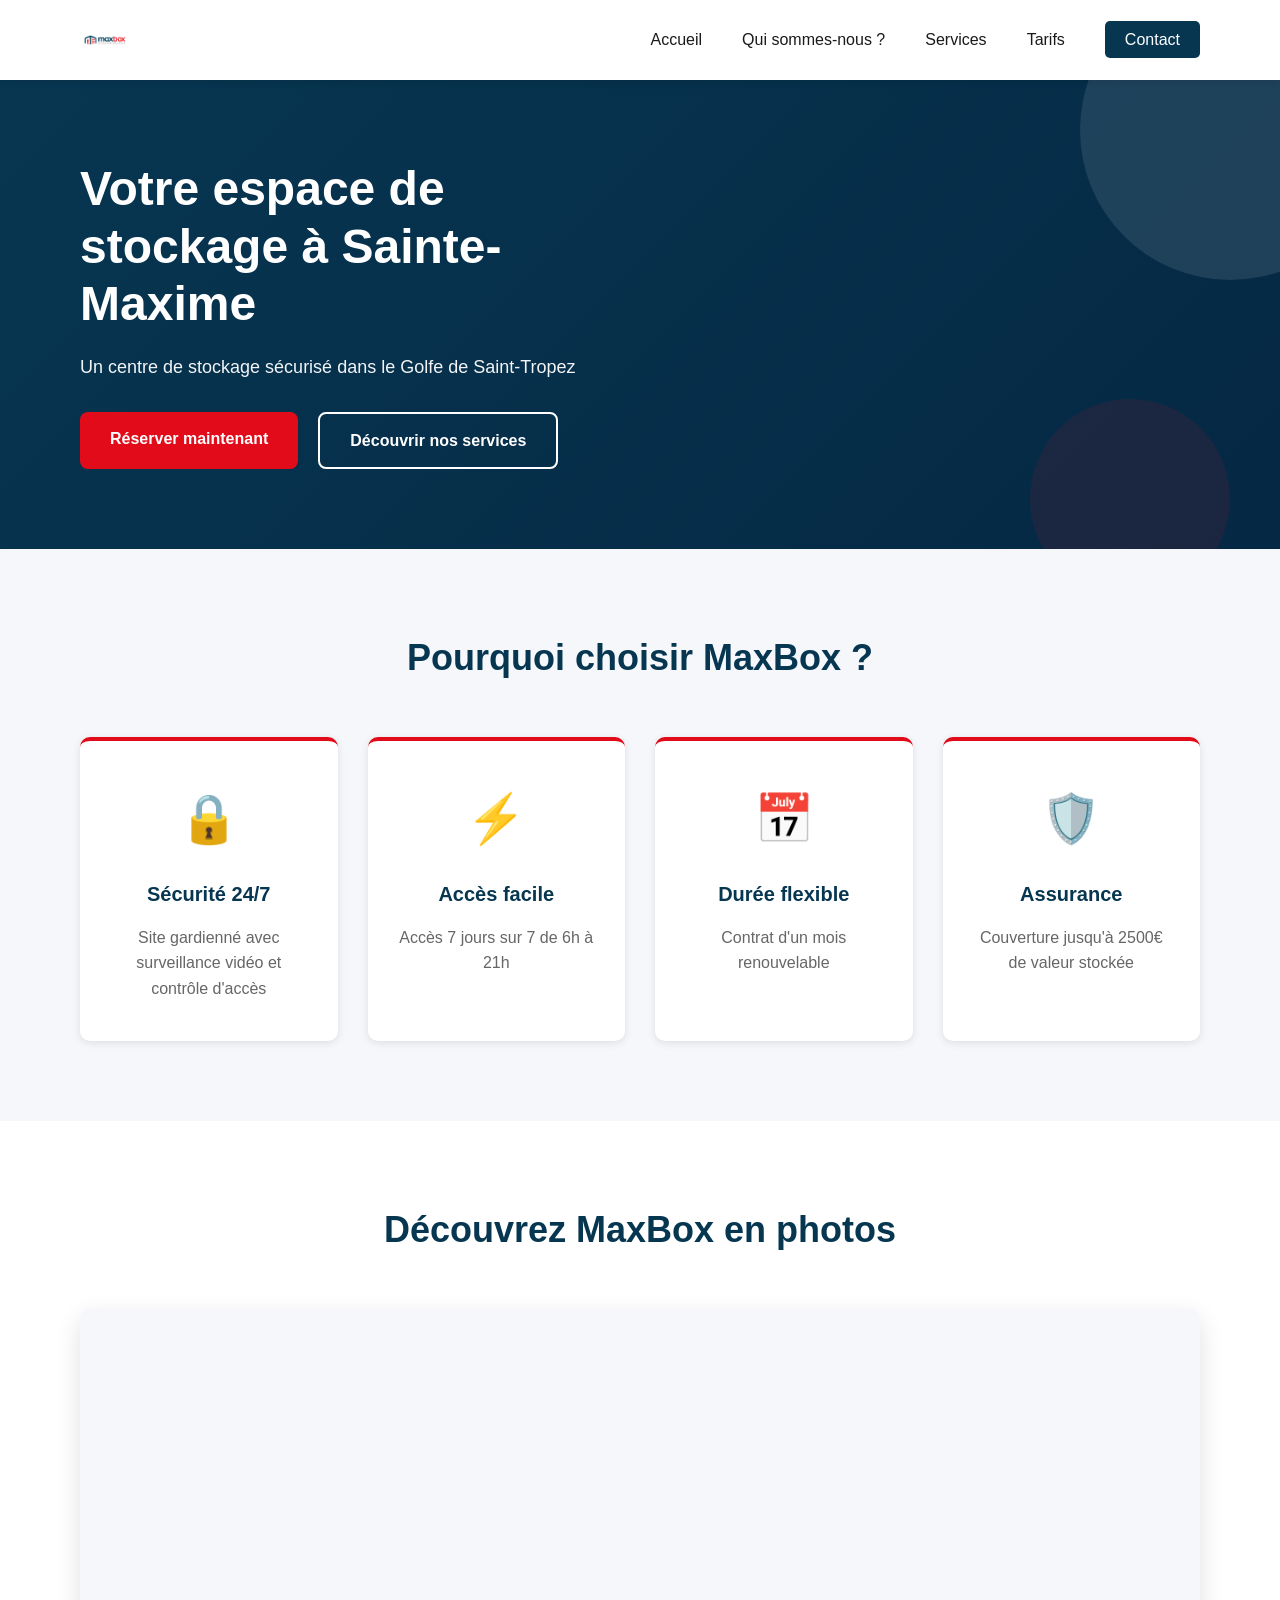
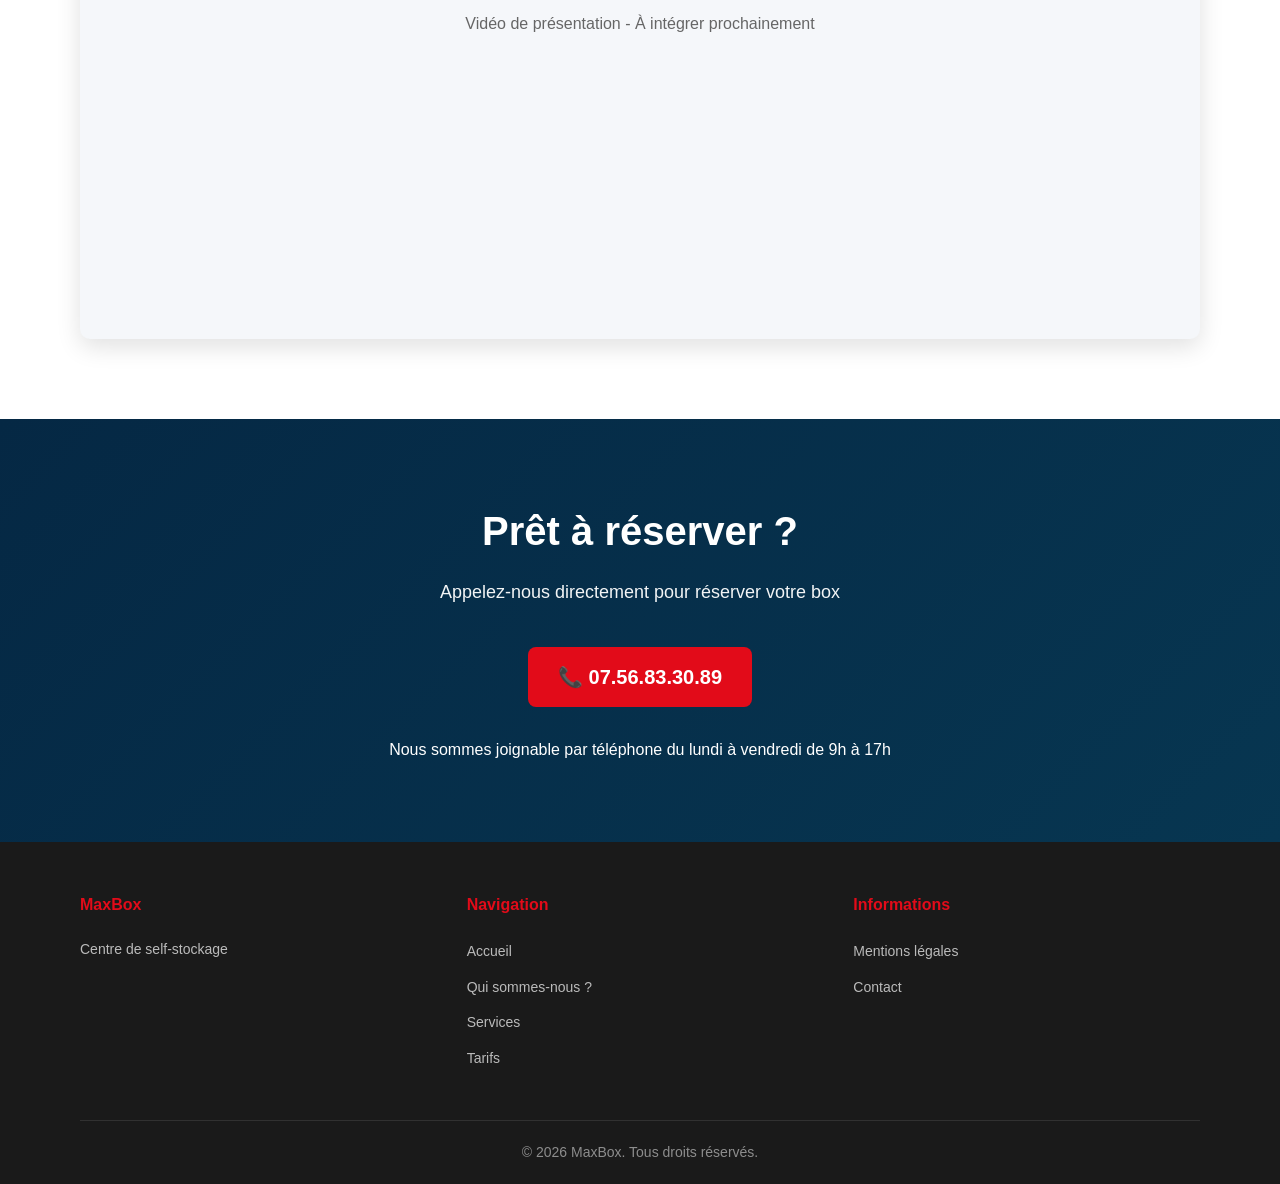
==== index.html @ ba674cf5 "Initial commit: MAXBOX website with updated services" ====
<!DOCTYPE html>
<html lang="fr">
<head>
    <meta charset="UTF-8">
    <meta name="viewport" content="width=device-width, initial-scale=1.0">
    <meta name="description" content="MAXBOX - Centre de self-stockage moderne et sécurisé. Réservez votre espace de stockage au 0756833089.">
    <meta name="keywords" content="self-stockage, stockage, box de stockage, entreposage, stockage sécurisé">
    <meta name="author" content="MAXBOX">
    <meta name="robots" content="index, follow">
    <meta property="og:title" content="MAXBOX - Centre de Self-Stockage">
    <meta property="og:description" content="Réservez votre espace de stockage sécurisé et climatisé">
    <meta property="og:type" content="website">
    <title>MaxBox - Self-Stockage | Réservez dès maintenant</title>
    <link rel="canonical" href="https://maxbox.fr/">
    <link rel="stylesheet" href="css/style.css">
    <link rel="stylesheet" href="css/responsive.css">
</head>
<body>
    <!-- Navigation -->
    <nav class="navbar">
        <div class="container">
            <div class="nav-wrapper">
                <a href="index.html" class="logo">
                    <img src="images/logo.png" alt="MAXBOX Logo" class="logo-img">
                </a>
                <ul class="nav-menu">
                    <li><a href="index.html" class="active">Accueil</a></li>
                    <li><a href="about.html">Qui sommes-nous ?</a></li>
                    <li><a href="services.html">Services</a></li>
                    <li><a href="pricing.html">Tarifs</a></li>
                    <li><a href="contact.html" class="cta-nav">Contact</a></li>
                </ul>
                <button class="mobile-toggle">
                    <span></span>
                    <span></span>
                    <span></span>
                </button>
            </div>
        </div>
    </nav>

    <!-- Hero Section -->
    <header class="hero">
        <div class="container">
            <div class="hero-content">
                <h2 class="hero-title">Votre espace de stockage à Sainte-Maxime</h2>
                <p class="hero-subtitle">Un centre de stockage sécurisé dans le Golfe de Saint-Tropez</p>
                <div class="hero-cta">
                    <a href="contact.html" class="btn btn-primary">Réserver maintenant</a>
                    <a href="services.html" class="btn btn-secondary">Découvrir nos services</a>
                </div>
            </div>
            <div class="hero-visual">
                <div class="shape shape-1"></div>
                <div class="shape shape-2"></div>
            </div>
        </div>
    </header>

    <!-- Features Section -->
    <section class="features">
        <div class="container">
            <h3 class="section-title">Pourquoi choisir MaxBox ?</h3>
            <div class="features-grid">
                <div class="feature-card">
                    <div class="feature-icon">🔒</div>
                    <h4>Sécurité 24/7</h4>
                    <p>Site gardienné avec surveillance vidéo et contrôle d'accès</p>
                </div>
                <div class="feature-card">
                    <div class="feature-icon">⚡</div>
                    <h4>Accès facile</h4>
                    <p>Accès 7 jours sur 7 de 6h à 21h</p>
                </div>
                <div class="feature-card">
                    <div class="feature-icon">📅</div>
                    <h4>Durée flexible</h4>
                    <p>Contrat d'un mois renouvelable</p>
                </div>
                <div class="feature-card">
                    <div class="feature-icon">🛡️</div>
                    <h4>Assurance</h4>
                    <p>Couverture jusqu'à 2500€ de valeur stockée</p>
                </div>
            </div>
        </div>
    </section>

    <!-- Video Section -->
    <section class="video-section">
        <div class="container">
            <h3 class="section-title">Découvrez MaxBox en photos</h3>
            <div class="video-container">
                <p class="video-placeholder">Vidéo de présentation - À intégrer prochainement</p>
            </div>
        </div>
    </section>

    <!-- CTA Section -->
    <section class="cta-section">
        <div class="container">
            <div class="cta-content">
                <h3>Prêt à réserver ?</h3>
                <p>Appelez-nous directement pour réserver votre box</p>
                <div class="cta-buttons">
                    <a href="tel:0756833089" class="btn btn-primary" style="font-size: 20px;">📞 07.56.83.30.89</a>
                    <div class="phone-info">
                        <p>Nous sommes joignable par téléphone du lundi à vendredi de 9h à 17h</p>
                    </div>
                </div>
            </div>
        </div>
    </section>

    <!-- Footer -->
    <footer class="footer">
        <div class="container">
            <div class="footer-content">
                <div class="footer-section">
                    <h5>MaxBox</h5>
                    <p>Centre de self-stockage</p>
                </div>
                <div class="footer-section">
                    <h5>Navigation</h5>
                    <ul>
                        <li><a href="index.html">Accueil</a></li>
                        <li><a href="about.html">Qui sommes-nous ?</a></li>
                        <li><a href="services.html">Services</a></li>
                        <li><a href="pricing.html">Tarifs</a></li>
                    </ul>
                </div>
                <div class="footer-section">
                    <h5>Informations</h5>
                    <ul>
                        <li><a href="mentions-legales.html">Mentions légales</a></li>
                        <li><a href="contact.html">Contact</a></li>
                    </ul>
                </div>
            </div>
            <div class="footer-bottom">
                <p>&copy; 2026 MaxBox. Tous droits réservés.</p>
            </div>
        </div>
    </footer>

    <script src="js/main.js"></script>
    <script src="js/phone-protect.js"></script>
</body>
</html>
---- css/style.css ----
/* ============================================
   VARIABLES ET RESET
   ============================================ */

:root {
    --primary: #073651;
    --primary-dark: #052844;
    --primary-light: #e8f1f5;
    --secondary: #e20b19;
    --accent: #b2b2b2;
    --text-dark: #1a1a1a;
    --text-light: #666666;
    --border: #e0e0e0;
    --bg-light: #f5f7fa;
    --white: #ffffff;
    --shadow: 0 2px 8px rgba(0, 0, 0, 0.1);
    --shadow-lg: 0 8px 24px rgba(0, 0, 0, 0.12);
    --transition: all 0.3s ease;
}

* {
    margin: 0;
    padding: 0;
    box-sizing: border-box;
}

html {
    scroll-behavior: smooth;
}

body {
    font-family: 'Segoe UI', Tahoma, Geneva, Verdana, sans-serif;
    line-height: 1.6;
    color: var(--text-dark);
    background: var(--white);
}

.container {
    max-width: 1200px;
    margin: 0 auto;
    padding: 0 20px;
}

/* ============================================
   NAVIGATION
   ============================================ */

.navbar {
    position: sticky;
    top: 0;
    background: var(--white);
    box-shadow: var(--shadow);
    z-index: 100;
    transition: var(--transition);
}

.nav-wrapper {
    display: flex;
    justify-content: space-between;
    align-items: center;
    padding: 15px 0;
}

.logo {
    display: flex;
    align-items: center;
    gap: 15px;
    text-decoration: none;
    transition: var(--transition);
}

.logo:hover {
    transform: scale(1.05);
}

.logo-img {
    width: 50px;
    height: 50px;
    object-fit: contain;
}

.logo-text {
    display: flex;
    flex-direction: column;
    gap: 2px;
}

.logo h1 {
    font-size: 24px;
    font-weight: 700;
    color: var(--primary);
    letter-spacing: 2px;
    margin: 0;
}

.logo .tagline {
    font-size: 10px;
    color: var(--secondary);
    font-weight: 600;
    text-transform: lowercase;
    margin: 0;
}

.nav-menu {
    display: flex;
    list-style: none;
    gap: 40px;
    align-items: center;
}

.nav-menu a {
    text-decoration: none;
    color: var(--text-dark);
    font-weight: 500;
    position: relative;
    transition: var(--transition);
}

.nav-menu a::after {
    content: '';
    position: absolute;
    bottom: -5px;
    left: 0;
    width: 0;
    height: 2px;
    background: var(--secondary);
    transition: var(--transition);
}

.nav-menu a:hover::after,
.nav-menu a.active::after {
    width: 100%;
}

.cta-nav {
    background: var(--primary) !important;
    color: var(--white) !important;
    padding: 10px 20px !important;
    border-radius: 5px;
}

.cta-nav::after {
    display: none !important;
}

.mobile-toggle {
    display: none;
    flex-direction: column;
    background: none;
    border: none;
    cursor: pointer;
    gap: 5px;
}

.mobile-toggle span {
    width: 25px;
    height: 3px;
    background: var(--primary);
    transition: var(--transition);
    border-radius: 2px;
}

/* ============================================
   HERO SECTION
   ============================================ */

.hero {
    padding: 80px 0;
    background: linear-gradient(135deg, var(--primary) 0%, var(--primary-dark) 100%),
                url('data:image/svg+xml,<svg xmlns="http://www.w3.org/2000/svg" viewBox="0 0 1200 600"><defs><pattern id="boxes" x="0" y="0" width="100" height="100" patternUnits="userSpaceOnUse"><rect x="10" y="10" width="80" height="80" fill="none" stroke="rgba(255,255,255,0.05)" stroke-width="2"/></pattern></defs><rect width="1200" height="600" fill="%23073651"/><rect width="1200" height="600" fill="url(%23boxes)"/></svg>');
    background-position: center;
    background-size: cover;
    color: var(--white);
    position: relative;
    overflow: hidden;
}

.hero .container {
    display: grid;
    grid-template-columns: 1fr 1fr;
    gap: 50px;
    align-items: center;
}

.hero-content {
    z-index: 2;
}

.hero-title {
    font-size: 48px;
    font-weight: 700;
    margin-bottom: 20px;
    line-height: 1.2;
}

.hero-subtitle {
    font-size: 18px;
    margin-bottom: 30px;
    opacity: 0.95;
}

.hero-cta {
    display: flex;
    gap: 20px;
    flex-wrap: wrap;
}

.btn {
    display: inline-block;
    padding: 14px 30px;
    border-radius: 8px;
    text-decoration: none;
    font-weight: 600;
    transition: var(--transition);
    border: none;
    cursor: pointer;
    font-size: 16px;
}

.btn-primary {
    background: var(--secondary);
    color: var(--white);
}

.btn-primary:hover {
    transform: translateY(-2px);
    box-shadow: 0 8px 16px rgba(0, 188, 212, 0.3);
}

.btn-secondary {
    background: transparent;
    color: var(--white);
    border: 2px solid var(--white);
}

.btn-secondary:hover {
    background: var(--white);
    color: var(--primary);
}

/* Decorative shapes */
.shape {
    position: absolute;
    border-radius: 50%;
    opacity: 0.1;
}

.shape-1 {
    width: 300px;
    height: 300px;
    background: var(--white);
    top: -100px;
    right: -100px;
}

.shape-2 {
    width: 200px;
    height: 200px;
    background: var(--secondary);
    bottom: -50px;
    right: 50px;
}

/* ============================================
   FEATURES SECTION
   ============================================ */

.features {
    padding: 80px 0;
    background: var(--bg-light);
}

.section-title {
    font-size: 36px;
    font-weight: 700;
    text-align: center;
    margin-bottom: 50px;
    color: var(--primary);
}

.features-grid {
    display: grid;
    grid-template-columns: repeat(auto-fit, minmax(250px, 1fr));
    gap: 30px;
}

.feature-card {
    background: var(--white);
    padding: 40px 30px;
    border-radius: 10px;
    text-align: center;
    box-shadow: var(--shadow);
    transition: var(--transition);
    border-top: 4px solid var(--secondary);
}

.feature-card:hover {
    transform: translateY(-10px);
    box-shadow: var(--shadow-lg);
}

.feature-icon {
    font-size: 48px;
    margin-bottom: 20px;
    display: block;
}

.feature-card h4 {
    font-size: 20px;
    margin-bottom: 15px;
    color: var(--primary);
}

.feature-card p {
    color: var(--text-light);
    line-height: 1.6;
}

/* ============================================
   VIDEO SECTION
   ============================================ */

.video-section {
    padding: 80px 0;
    background: var(--white);
}

.video-container {
    position: relative;
    width: 100%;
    padding-bottom: 56.25%; /* 16:9 aspect ratio */
    height: 0;
    overflow: hidden;
    border-radius: 10px;
    background: var(--bg-light);
    box-shadow: var(--shadow-lg);
}

.video-placeholder {
    position: absolute;
    top: 50%;
    left: 50%;
    transform: translate(-50%, -50%);
    color: var(--text-light);
    font-weight: 500;
    text-align: center;
    width: 100%;
}

video,
iframe {
    position: absolute;
    top: 0;
    left: 0;
    width: 100%;
    height: 100%;
    border: none;
    border-radius: 10px;
}

/* ============================================
   CTA SECTION
   ============================================ */

.cta-section {
    padding: 80px 0;
    background: linear-gradient(135deg, var(--primary-dark) 0%, var(--primary) 100%);
    color: var(--white);
    text-align: center;
}

.cta-content h3 {
    font-size: 40px;
    margin-bottom: 15px;
}

.cta-content > p {
    font-size: 18px;
    margin-bottom: 40px;
    opacity: 0.95;
}

.cta-buttons {
    display: flex;
    flex-direction: column;
    align-items: center;
    gap: 30px;
}

.phone-info {
    font-size: 16px;
}

.phone-link {
    display: inline-block;
    color: var(--secondary);
    text-decoration: none;
    font-weight: 700;
    font-size: 24px;
    margin-top: 10px;
    transition: var(--transition);
}

.phone-link:hover {
    text-decoration: underline;
}

/* ============================================
   FOOTER
   ============================================ */

.footer {
    background: var(--text-dark);
    color: var(--white);
    padding: 50px 0 20px;
}

.footer-content {
    display: grid;
    grid-template-columns: repeat(auto-fit, minmax(250px, 1fr));
    gap: 40px;
    margin-bottom: 40px;
}

.footer-section h5 {
    margin-bottom: 20px;
    color: var(--secondary);
    font-size: 16px;
}

.footer-section p {
    color: rgba(255, 255, 255, 0.7);
    font-size: 14px;
    line-height: 1.6;
}

.footer-section ul {
    list-style: none;
}

.footer-section ul li {
    margin-bottom: 10px;
}

.footer-section a {
    color: rgba(255, 255, 255, 0.7);
    text-decoration: none;
    transition: var(--transition);
    font-size: 14px;
}

.footer-section a:hover {
    color: var(--secondary);
}

.footer-bottom {
    border-top: 1px solid rgba(255, 255, 255, 0.1);
    padding-top: 20px;
    text-align: center;
    color: rgba(255, 255, 255, 0.5);
    font-size: 14px;
}

/* ============================================
   UTILITY CLASSES
   ============================================ */

.text-center {
    text-align: center;
}

.mt-20 {
    margin-top: 20px;
}

.mb-20 {
    margin-bottom: 20px;
}
---- css/responsive.css ----
/* ============================================
   RESPONSIVE DESIGN
   ============================================ */

/* Tablets and small screens */
@media (max-width: 768px) {
    /* Navigation */
    .nav-menu {
        gap: 20px;
    }

    .mobile-toggle {
        display: flex;
    }

    .nav-menu.active {
        position: absolute;
        top: 100%;
        left: 0;
        right: 0;
        flex-direction: column;
        background: var(--white);
        padding: 20px;
        gap: 10px;
        box-shadow: var(--shadow);
    }

    /* Hero Section */
    .hero .container {
        grid-template-columns: 1fr;
        gap: 30px;
        padding: 40px 0;
    }

    .hero-title {
        font-size: 32px;
    }

    .hero-subtitle {
        font-size: 16px;
    }

    .hero-cta {
        justify-content: center;
    }

    /* Section Title */
    .section-title {
        font-size: 28px;
        margin-bottom: 40px;
    }

    /* Features Grid */
    .features-grid {
        grid-template-columns: 1fr;
        gap: 20px;
    }

    .feature-card {
        padding: 30px 20px;
    }

    /* CTA Section */
    .cta-section {
        padding: 50px 0;
    }

    .cta-content h3 {
        font-size: 28px;
    }

    .cta-content > p {
        font-size: 16px;
    }

    .cta-buttons {
        flex-direction: column;
    }

    .phone-link {
        font-size: 20px;
    }

    /* Buttons */
    .btn {
        width: 100%;
        text-align: center;
    }
}

/* Mobile phones */
@media (max-width: 480px) {
    .logo h1 {
        font-size: 20px;
    }

    .hero-title {
        font-size: 24px;
    }

    .hero-subtitle {
        font-size: 14px;
    }

    .section-title {
        font-size: 24px;
    }

    .feature-card {
        padding: 20px 15px;
    }

    .cta-content h3 {
        font-size: 24px;
    }

    .cta-content > p {
        font-size: 14px;
    }

    .footer-content {
        grid-template-columns: 1fr;
        gap: 30px;
    }
}

/* Large screens */
@media (min-width: 1200px) {
    .container {
        padding: 0 40px;
    }
}

/* Animations */
@keyframes fadeInUp {
    from {
        opacity: 0;
        transform: translateY(30px);
    }
    to {
        opacity: 1;
        transform: translateY(0);
    }
}

@keyframes slideInLeft {
    from {
        opacity: 0;
        transform: translateX(-30px);
    }
    to {
        opacity: 1;
        transform: translateX(0);
    }
}

@keyframes slideInRight {
    from {
        opacity: 0;
        transform: translateX(30px);
    }
    to {
        opacity: 1;
        transform: translateX(0);
    }
}

.fade-in-up {
    animation: fadeInUp 0.6s ease-out;
}

.slide-in-left {
    animation: slideInLeft 0.6s ease-out;
}

.slide-in-right {
    animation: slideInRight 0.6s ease-out;
}

@keyframes bounce-in {
    0% {
        opacity: 0;
        transform: scale(0.3) translateY(20px);
    }
    50% {
        opacity: 1;
    }
    100% {
        transform: scale(1) translateY(0);
    }
}

@keyframes float {
    0%, 100% {
        transform: translateY(0px);
    }
    50% {
        transform: translateY(-20px);
    }
}

@keyframes pulse {
    0%, 100% {
        opacity: 1;
    }
    50% {
        opacity: 0.7;
    }
}

.bounce {
    animation: bounce-in 0.8s cubic-bezier(0.68, -0.55, 0.265, 1.55);
}

.float {
    animation: float 3s ease-in-out infinite;
}

.pulse {
    animation: pulse 2s ease-in-out infinite;
}

/* Print styles */
@media print {
    .navbar,
    .footer,
    .cta-section {
        display: none;
    }
}
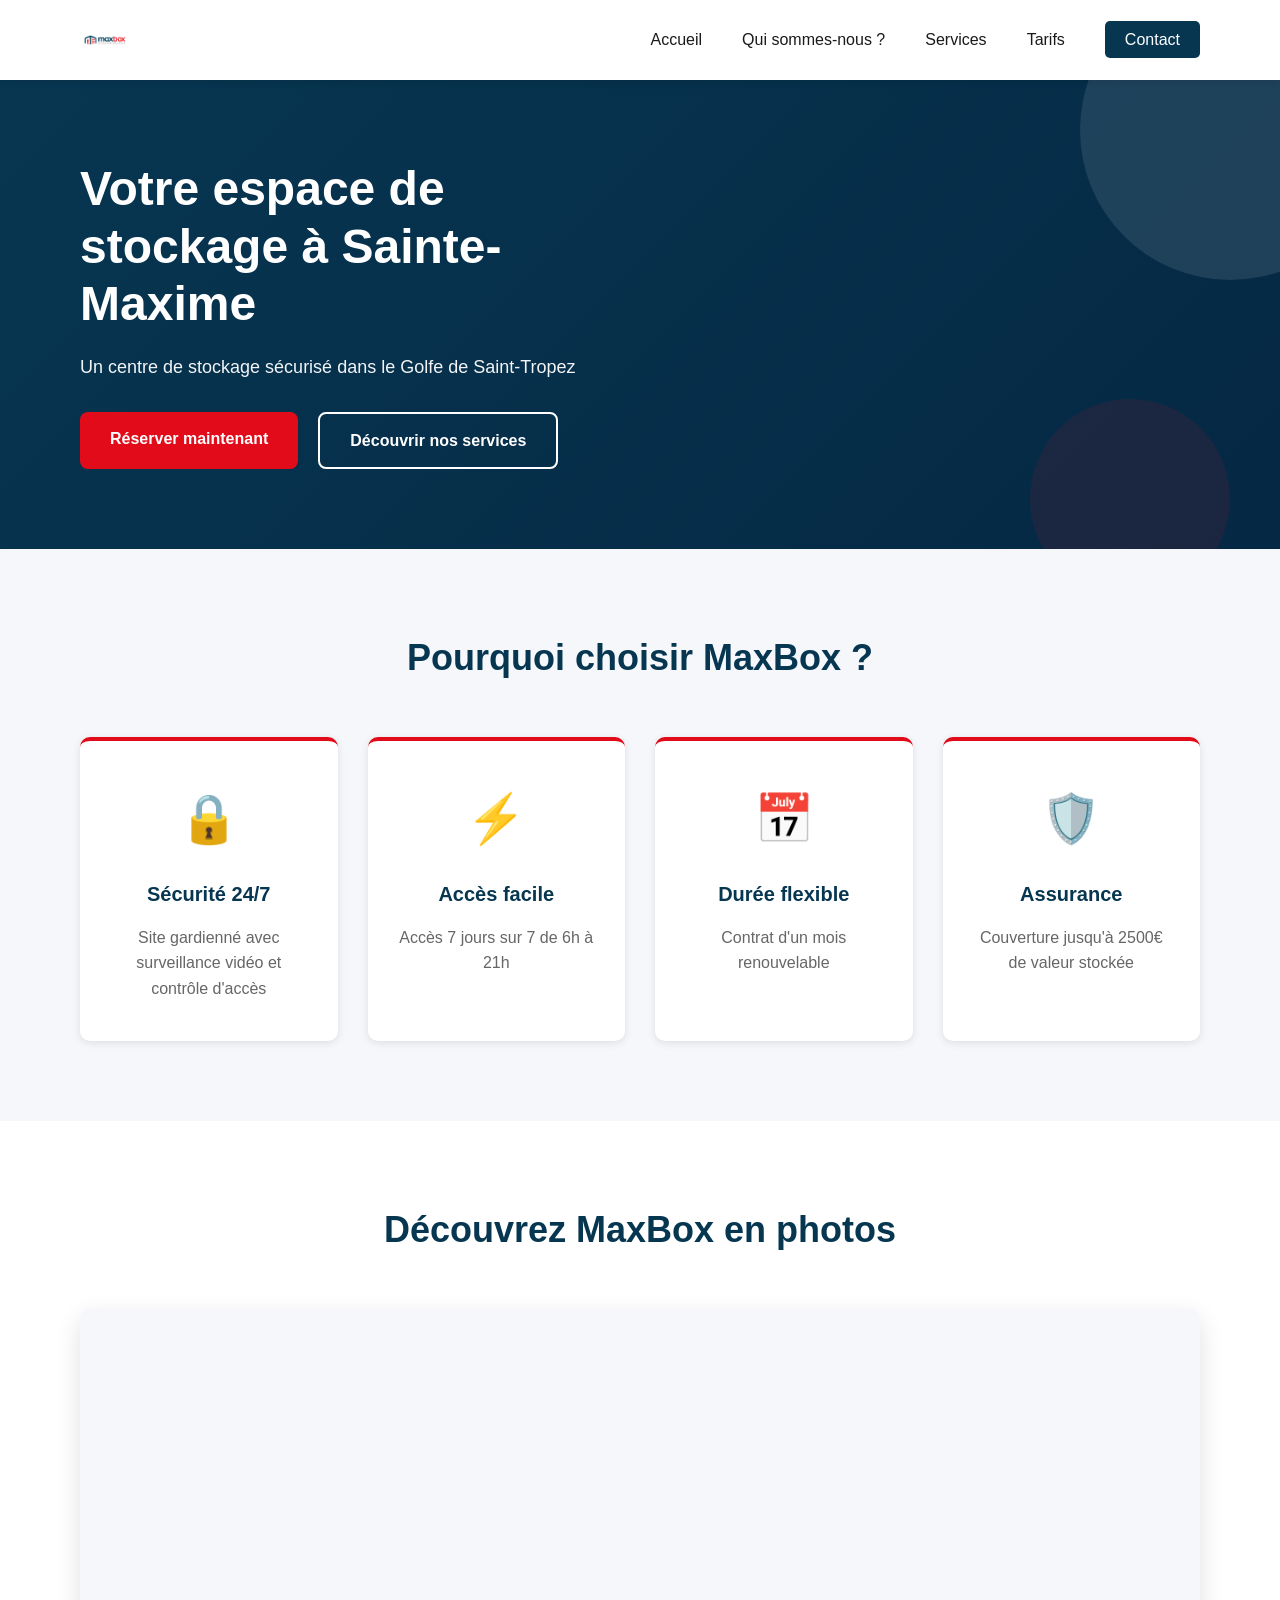
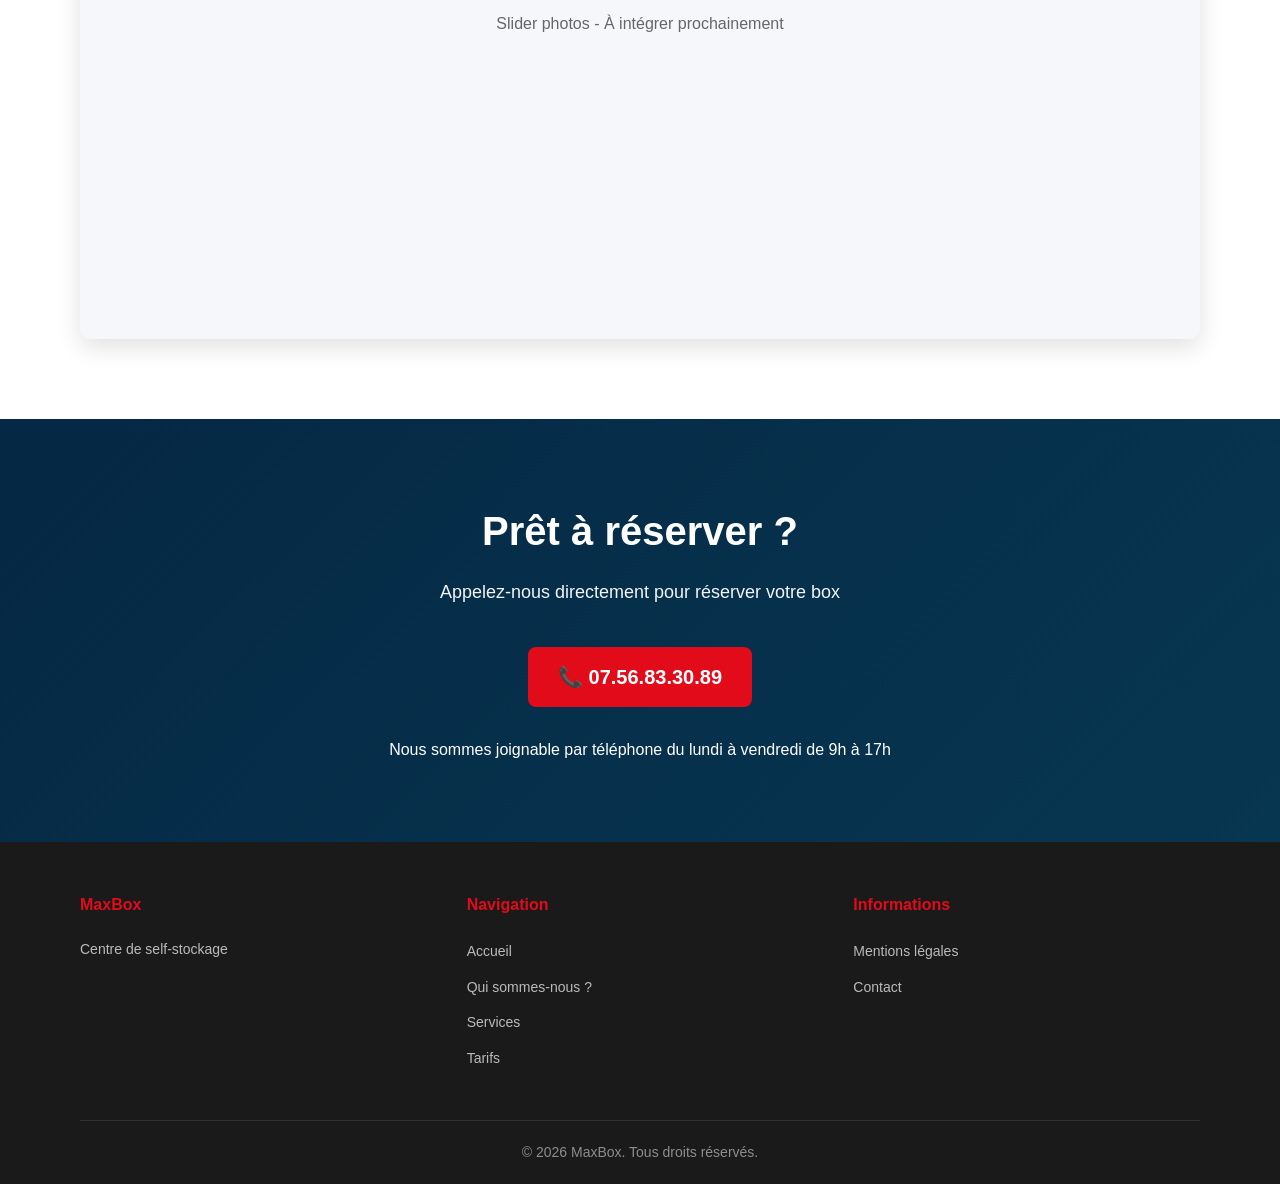
==== commit bf065504: "ok" ====
--- a/index.html
+++ b/index.html
@@ -91,7 +91,7 @@
         <div class="container">
             <h3 class="section-title">Découvrez MaxBox en photos</h3>
             <div class="video-container">
-                <p class="video-placeholder">Vidéo de présentation - À intégrer prochainement</p>
+                <p class="video-placeholder">Slider photos - À intégrer prochainement</p>
             </div>
         </div>
     </section>
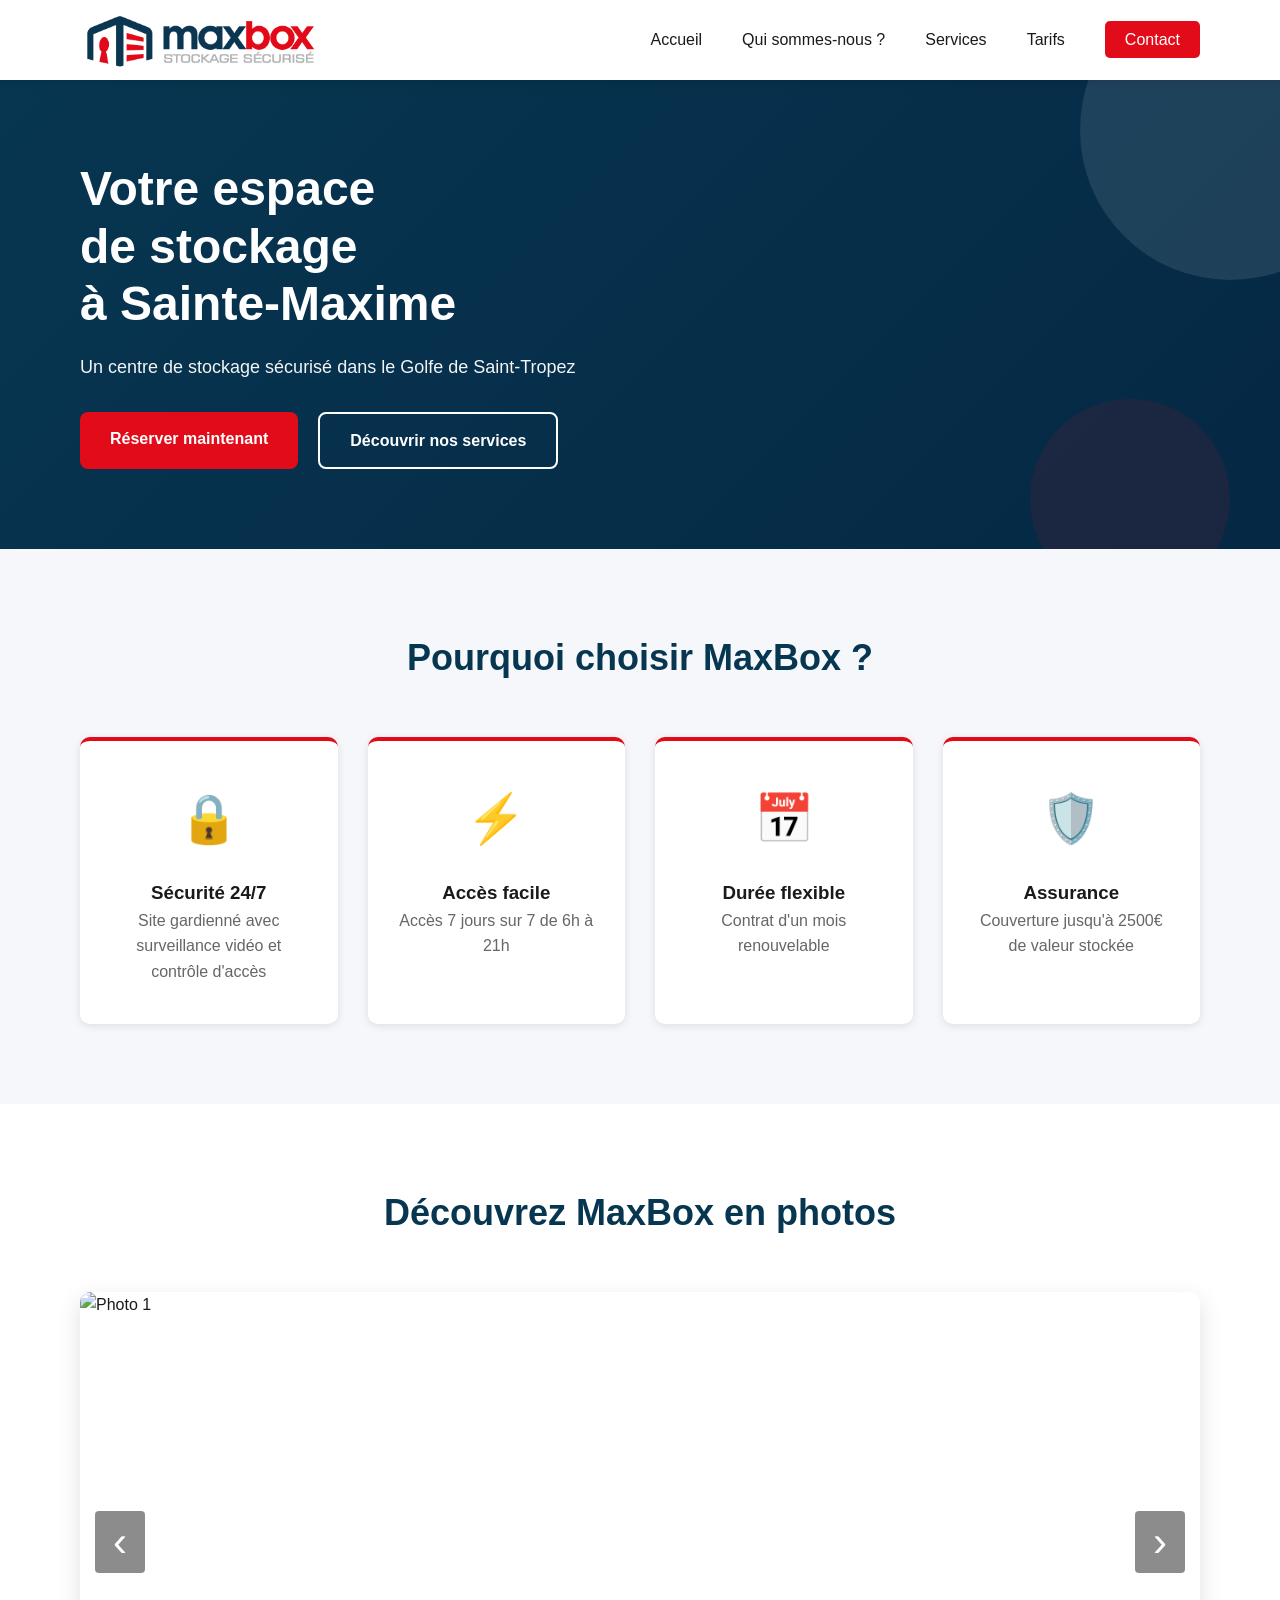
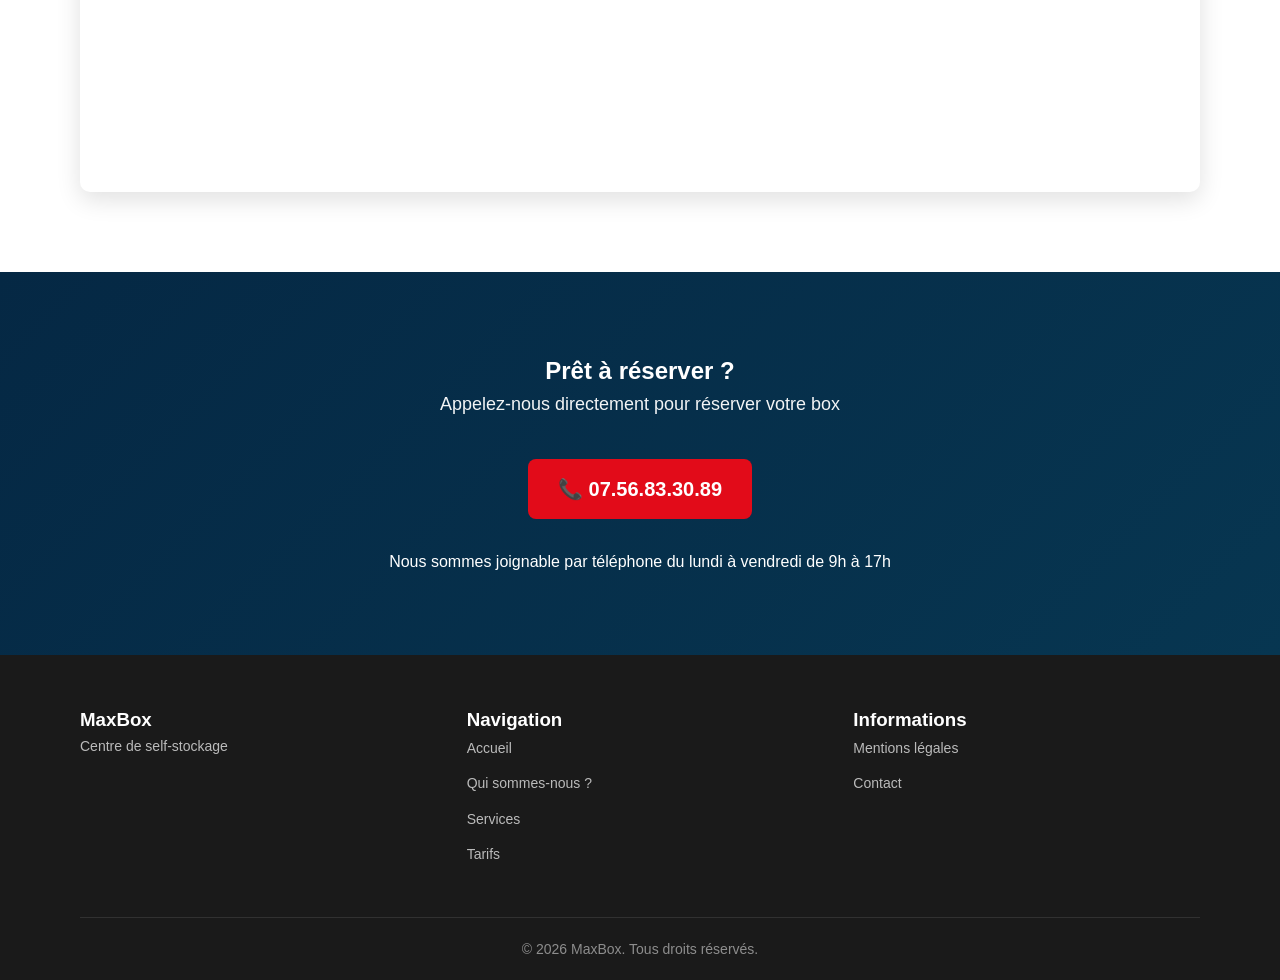
==== commit f7677248: "pas mal du tout" ====
--- a/index.html
+++ b/index.html
@@ -43,7 +43,7 @@
     <header class="hero">
         <div class="container">
             <div class="hero-content">
-                <h2 class="hero-title">Votre espace de stockage à Sainte-Maxime</h2>
+                <h1 class="hero-title">Votre espace <br> de stockage <br>à Sainte-Maxime</h1>
                 <p class="hero-subtitle">Un centre de stockage sécurisé dans le Golfe de Saint-Tropez</p>
                 <div class="hero-cta">
                     <a href="contact.html" class="btn btn-primary">Réserver maintenant</a>
@@ -60,38 +60,53 @@
     <!-- Features Section -->
     <section class="features">
         <div class="container">
-            <h3 class="section-title">Pourquoi choisir MaxBox ?</h3>
+            <h2 class="section-title">Pourquoi choisir MaxBox ?</h2>
             <div class="features-grid">
                 <div class="feature-card">
                     <div class="feature-icon">🔒</div>
-                    <h4>Sécurité 24/7</h4>
+                    <h3>Sécurité 24/7</h3>
                     <p>Site gardienné avec surveillance vidéo et contrôle d'accès</p>
                 </div>
                 <div class="feature-card">
                     <div class="feature-icon">⚡</div>
-                    <h4>Accès facile</h4>
+                    <h3>Accès facile</h3>
                     <p>Accès 7 jours sur 7 de 6h à 21h</p>
                 </div>
                 <div class="feature-card">
                     <div class="feature-icon">📅</div>
-                    <h4>Durée flexible</h4>
+                    <h3>Durée flexible</h3>
                     <p>Contrat d'un mois renouvelable</p>
                 </div>
                 <div class="feature-card">
                     <div class="feature-icon">🛡️</div>
-                    <h4>Assurance</h4>
+                    <h3>Assurance</h3>
                     <p>Couverture jusqu'à 2500€ de valeur stockée</p>
                 </div>
             </div>
         </div>
     </section>
 
-    <!-- Video Section -->
-    <section class="video-section">
+    <!-- Photo Slider Section -->
+    <section class="slider-section">
         <div class="container">
-            <h3 class="section-title">Découvrez MaxBox en photos</h3>
-            <div class="video-container">
-                <p class="video-placeholder">Slider photos - À intégrer prochainement</p>
+            <h2 class="section-title">Découvrez MaxBox en photos</h2>
+            <div class="slider">
+                <div class="slider-track">
+                    <div class="slide"><img src="https://picsum.photos/seed/storage1/1200/600" alt="Photo 1"></div>
+                    <div class="slide"><img src="https://picsum.photos/seed/storage2/1200/600" alt="Photo 2"></div>
+                    <div class="slide"><img src="https://picsum.photos/seed/storage3/1200/600" alt="Photo 3"></div>
+                    <div class="slide"><img src="https://picsum.photos/seed/storage4/1200/600" alt="Photo 4"></div>
+                    <div class="slide"><img src="https://picsum.photos/seed/storage5/1200/600" alt="Photo 5"></div>
+                </div>
+                <button class="slider-btn slider-prev" aria-label="Photo précédente">&#8249;</button>
+                <button class="slider-btn slider-next" aria-label="Photo suivante">&#8250;</button>
+                <div class="slider-dots">
+                    <button class="slider-dot active" data-index="0"></button>
+                    <button class="slider-dot" data-index="1"></button>
+                    <button class="slider-dot" data-index="2"></button>
+                    <button class="slider-dot" data-index="3"></button>
+                    <button class="slider-dot" data-index="4"></button>
+                </div>
             </div>
         </div>
     </section>
@@ -100,7 +115,7 @@
     <section class="cta-section">
         <div class="container">
             <div class="cta-content">
-                <h3>Prêt à réserver ?</h3>
+                <h2>Prêt à réserver ?</h2>
                 <p>Appelez-nous directement pour réserver votre box</p>
                 <div class="cta-buttons">
                     <a href="tel:0756833089" class="btn btn-primary" style="font-size: 20px;">📞 07.56.83.30.89</a>
@@ -117,11 +132,11 @@
         <div class="container">
             <div class="footer-content">
                 <div class="footer-section">
-                    <h5>MaxBox</h5>
+                    <h3>MaxBox</h3>
                     <p>Centre de self-stockage</p>
                 </div>
                 <div class="footer-section">
-                    <h5>Navigation</h5>
+                    <h3>Navigation</h3>
                     <ul>
                         <li><a href="index.html">Accueil</a></li>
                         <li><a href="about.html">Qui sommes-nous ?</a></li>
@@ -130,7 +145,7 @@
                     </ul>
                 </div>
                 <div class="footer-section">
-                    <h5>Informations</h5>
+                    <h3>Informations</h3>
                     <ul>
                         <li><a href="mentions-legales.html">Mentions légales</a></li>
                         <li><a href="contact.html">Contact</a></li>
--- a/css/style.css
+++ b/css/style.css
@@ -52,13 +52,24 @@
     box-shadow: var(--shadow);
     z-index: 100;
     transition: var(--transition);
+    height: 80px;
+    display: flex;
+    align-items: center;
+}
+
+.navbar .container {
+    width: 100%;
+    max-width: 1200px;
+    padding: 0 40px;
 }
 
 .nav-wrapper {
     display: flex;
     justify-content: space-between;
     align-items: center;
-    padding: 15px 0;
+    padding: 0;
+    gap: 20px;
+    width: 100%;
 }
 
 .logo {
@@ -74,9 +85,10 @@
 }
 
 .logo-img {
-    width: 50px;
-    height: 50px;
+    width: 240px;
+    height: 100px;
     object-fit: contain;
+    flex-shrink: 0;
 }
 
 .logo-text {
@@ -106,6 +118,7 @@
     list-style: none;
     gap: 40px;
     align-items: center;
+    flex-shrink: 0;
 }
 
 .nav-menu a {
@@ -133,7 +146,7 @@
 }
 
 .cta-nav {
-    background: var(--primary) !important;
+    background: var(--secondary) !important;
     color: var(--white) !important;
     padding: 10px 20px !important;
     border-radius: 5px;
@@ -317,45 +330,83 @@
 }
 
 /* ============================================
-   VIDEO SECTION
-   ============================================ */
-
-.video-section {
+   PHOTO SLIDER
+   ============================================ */
+
+.slider-section {
     padding: 80px 0;
     background: var(--white);
 }
 
-.video-container {
+.slider {
     position: relative;
+    border-radius: 10px;
+    overflow: hidden;
+    box-shadow: var(--shadow-lg);
+}
+
+.slider-track {
+    display: flex;
+    transition: transform 0.5s ease;
+}
+
+.slide {
+    min-width: 100%;
+}
+
+.slide img {
     width: 100%;
-    padding-bottom: 56.25%; /* 16:9 aspect ratio */
-    height: 0;
-    overflow: hidden;
-    border-radius: 10px;
-    background: var(--bg-light);
-    box-shadow: var(--shadow-lg);
-}
-
-.video-placeholder {
+    height: 500px;
+    object-fit: cover;
+    display: block;
+}
+
+.slider-btn {
     position: absolute;
     top: 50%;
+    transform: translateY(-50%);
+    background: rgba(0, 0, 0, 0.45);
+    color: var(--white);
+    border: none;
+    font-size: 42px;
+    line-height: 1;
+    padding: 10px 18px;
+    cursor: pointer;
+    border-radius: 4px;
+    transition: background 0.2s ease;
+    z-index: 10;
+}
+
+.slider-btn:hover {
+    background: rgba(0, 0, 0, 0.7);
+}
+
+.slider-prev { left: 15px; }
+.slider-next { right: 15px; }
+
+.slider-dots {
+    position: absolute;
+    bottom: 16px;
     left: 50%;
-    transform: translate(-50%, -50%);
-    color: var(--text-light);
-    font-weight: 500;
-    text-align: center;
-    width: 100%;
-}
-
-video,
-iframe {
-    position: absolute;
-    top: 0;
-    left: 0;
-    width: 100%;
-    height: 100%;
+    transform: translateX(-50%);
+    display: flex;
+    gap: 8px;
+    z-index: 10;
+}
+
+.slider-dot {
+    width: 10px;
+    height: 10px;
+    border-radius: 50%;
     border: none;
-    border-radius: 10px;
+    background: rgba(255, 255, 255, 0.5);
+    cursor: pointer;
+    padding: 0;
+    transition: background 0.2s ease;
+}
+
+.slider-dot.active {
+    background: var(--white);
 }
 
 /* ============================================
--- a/css/responsive.css
+++ b/css/responsive.css
@@ -5,15 +5,17 @@
 /* Tablets and small screens */
 @media (max-width: 768px) {
     /* Navigation */
-    .nav-menu {
-        gap: 20px;
+    .navbar {
+        position: relative;
     }
 
     .mobile-toggle {
         display: flex;
-    }
-
-    .nav-menu.active {
+        z-index: 101;
+    }
+
+    .nav-menu {
+        display: none;
         position: absolute;
         top: 100%;
         left: 0;
@@ -21,8 +23,54 @@
         flex-direction: column;
         background: var(--white);
         padding: 20px;
-        gap: 10px;
+        gap: 0;
         box-shadow: var(--shadow);
+        z-index: 100;
+    }
+
+    .nav-menu.active {
+        display: flex;
+    }
+
+    .nav-menu li {
+        width: 100%;
+        border-bottom: 1px solid var(--border);
+    }
+
+    .nav-menu li:last-child {
+        border-bottom: none;
+        padding-top: 10px;
+    }
+
+    .nav-menu a {
+        display: block;
+        padding: 14px 10px;
+        width: 100%;
+    }
+
+    .cta-nav {
+        display: inline-block !important;
+        width: auto !important;
+        text-align: center;
+    }
+
+    /* Hamburger → croix */
+    .mobile-toggle span {
+        transform-origin: center;
+        transition: transform 0.3s ease, opacity 0.3s ease;
+    }
+
+    .mobile-toggle.active span:nth-child(1) {
+        transform: translateY(8px) rotate(45deg);
+    }
+
+    .mobile-toggle.active span:nth-child(2) {
+        opacity: 0;
+        transform: scaleX(0);
+    }
+
+    .mobile-toggle.active span:nth-child(3) {
+        transform: translateY(-8px) rotate(-45deg);
     }
 
     /* Hero Section */
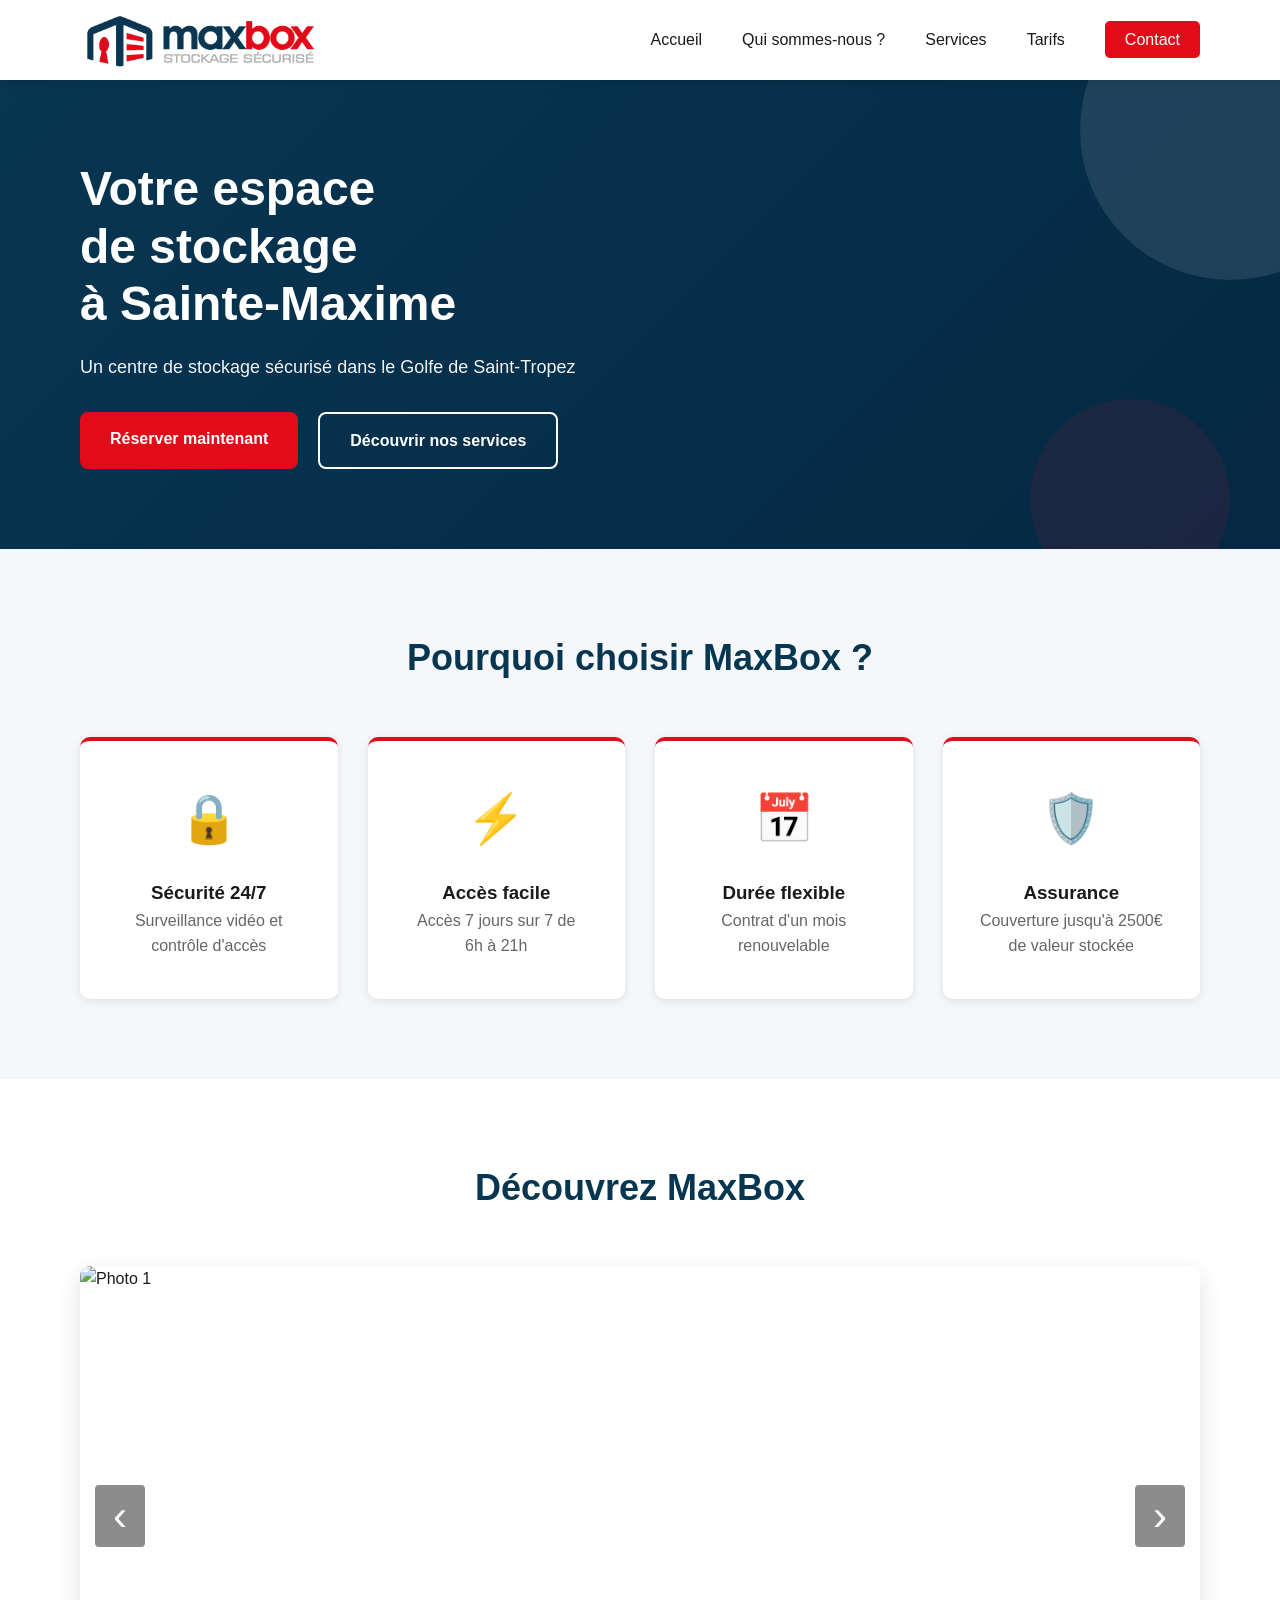
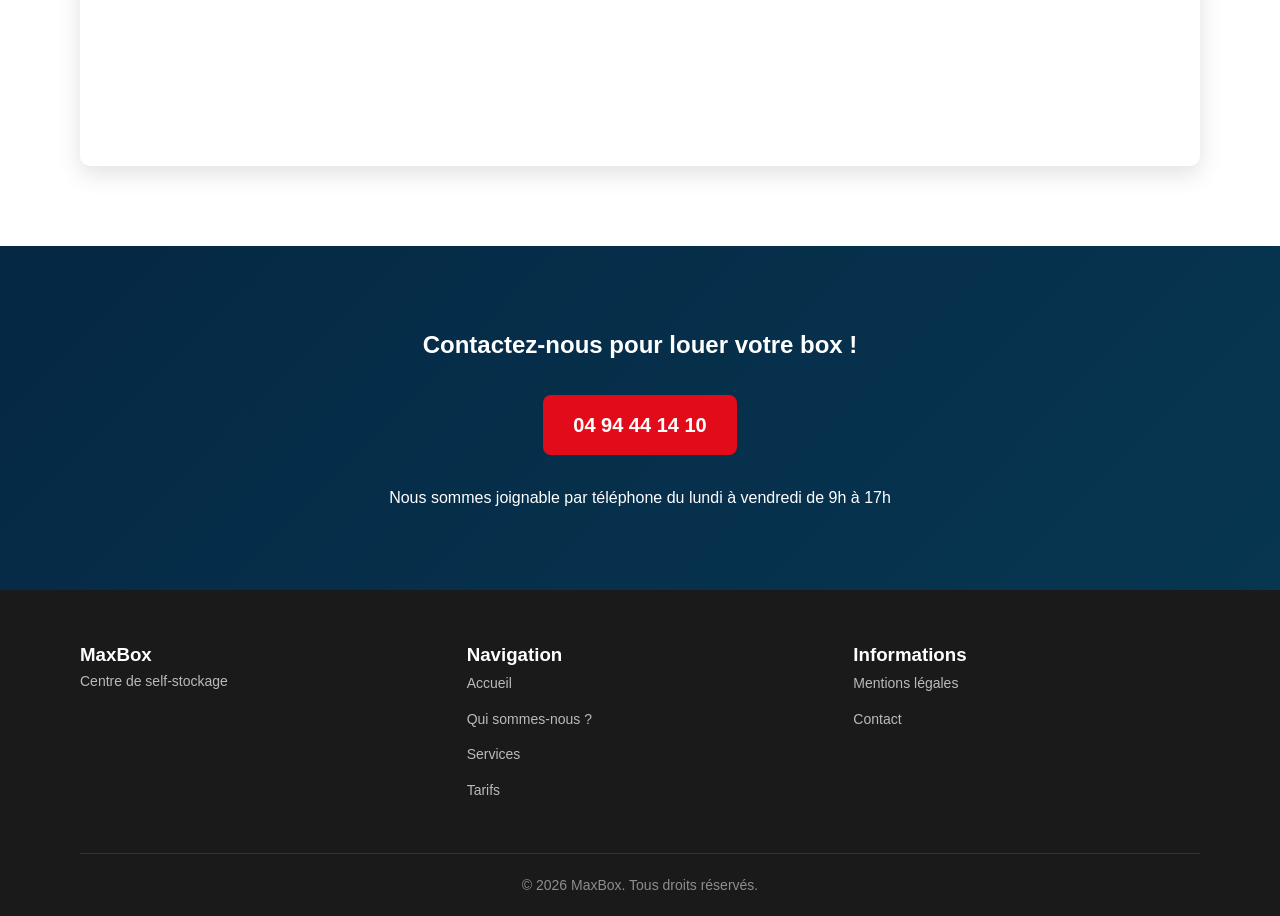
==== commit 33d5cb9c: "V1" ====
--- a/index.html
+++ b/index.html
@@ -65,12 +65,12 @@
                 <div class="feature-card">
                     <div class="feature-icon">🔒</div>
                     <h3>Sécurité 24/7</h3>
-                    <p>Site gardienné avec surveillance vidéo et contrôle d'accès</p>
+                    <p>Surveillance vidéo et contrôle d'accès</p>
                 </div>
                 <div class="feature-card">
                     <div class="feature-icon">⚡</div>
                     <h3>Accès facile</h3>
-                    <p>Accès 7 jours sur 7 de 6h à 21h</p>
+                    <p>Accès 7 jours sur 7 de <br> 6h à 21h</p>
                 </div>
                 <div class="feature-card">
                     <div class="feature-icon">📅</div>
@@ -89,7 +89,7 @@
     <!-- Photo Slider Section -->
     <section class="slider-section">
         <div class="container">
-            <h2 class="section-title">Découvrez MaxBox en photos</h2>
+            <h2 class="section-title">Découvrez MaxBox</h2>
             <div class="slider">
                 <div class="slider-track">
                     <div class="slide"><img src="https://picsum.photos/seed/storage1/1200/600" alt="Photo 1"></div>
@@ -115,10 +115,9 @@
     <section class="cta-section">
         <div class="container">
             <div class="cta-content">
-                <h2>Prêt à réserver ?</h2>
-                <p>Appelez-nous directement pour réserver votre box</p>
+                <h2>Contactez-nous pour louer votre box !</h2>
                 <div class="cta-buttons">
-                    <a href="tel:0756833089" class="btn btn-primary" style="font-size: 20px;">📞 07.56.83.30.89</a>
+                    <a href="tel:0494441410" class="btn btn-primary" style="font-size: 20px;">04 94 44 14 10</a>
                     <div class="phone-info">
                         <p>Nous sommes joignable par téléphone du lundi à vendredi de 9h à 17h</p>
                     </div>
--- a/css/style.css
+++ b/css/style.css
@@ -420,6 +420,10 @@
     text-align: center;
 }
 
+.cta-content h2 {
+    margin-bottom: 30px;
+}
+
 .cta-content h3 {
     font-size: 40px;
     margin-bottom: 15px;
